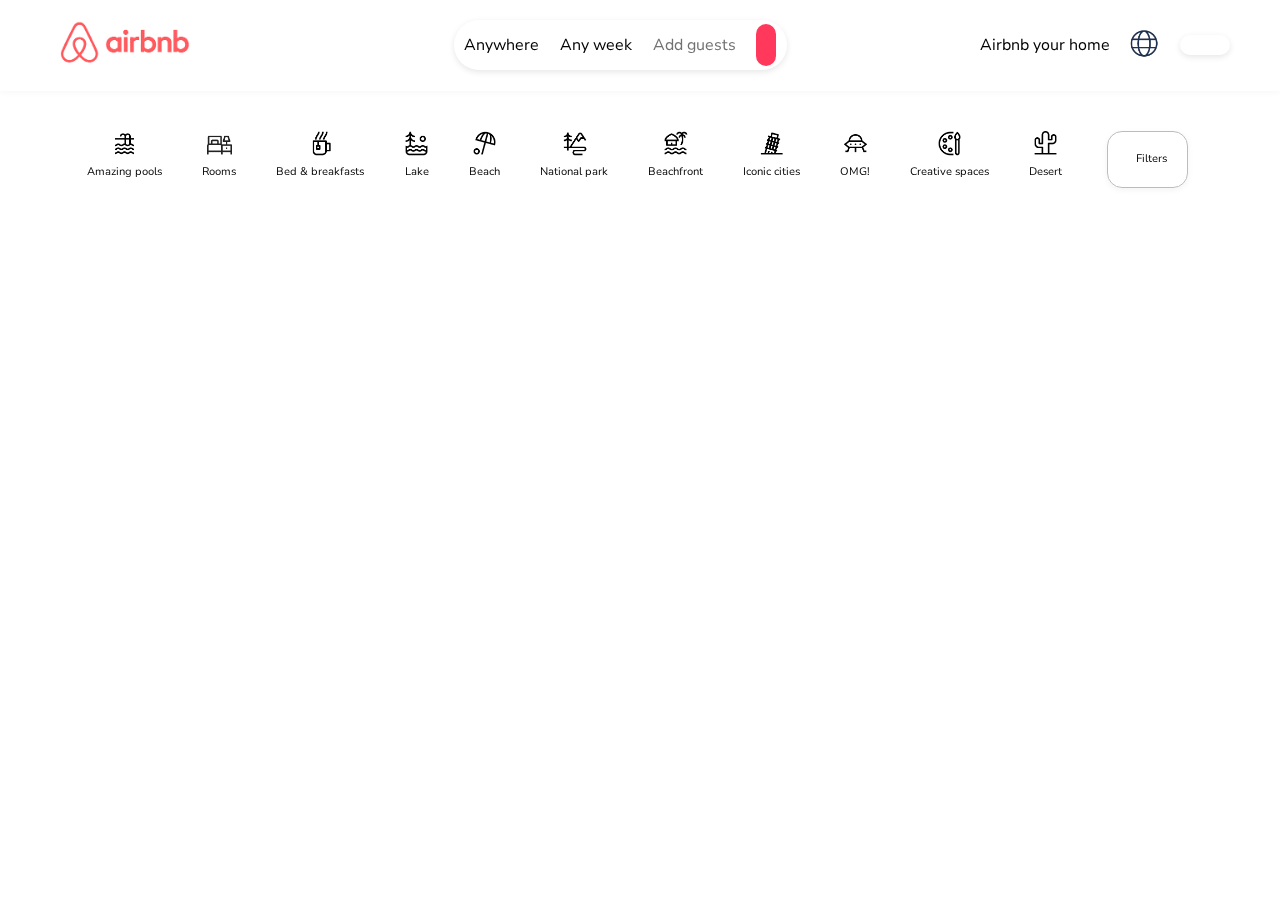
==== index.html @ d4badf8f "AirBnb clone" ====
<!DOCTYPE html>
<html lang="en">
<head>
    <meta charset="UTF-8">
    <meta name="viewport" content="width=device-width, initial-scale=1.0">
    <title>airbnb</title>

    <link rel="stylesheet" href="https://cdnjs.cloudflare.com/ajax/libs/font-awesome/6.4.2/css/all.min.css" integrity="sha512-z3gLpd7yknf1YoNbCzqRKc4qyor8gaKU1qmn+CShxbuBusANI9QpRohGBreCFkKxLhei6S9CQXFEbbKuqLg0DA==" crossorigin="anonymous" referrerpolicy="no-referrer" />

    <link rel="stylesheet" href="style.css">

    <link rel="shortcut icon" href="assets/imgs/icon.png" width="100px">
</head>
<body>
    <header>
        <div class="head-container">
            <div class="logo-img">
                <a href="index.html"><img src="assets/imgs/logo.png" alt="logo" width="150px" hei></a>
            </div>
            <div class="search-bar">
                <div class="continent">Anywhere</div>
                <div class="date">Any week</div>
                <div class="guests">Add guests</div>
                <div class="search-logo"> <i class="fa-solid fa-magnifying-glass" id="search-logo"></i></div>
            </div>
            <div class="side">
                <div class="home">Airbnb your home</div>
                <div class="lang"> <img src="assets/imgs/world.png" alt="" width="50px" height="40px"></div>
                <div class="profile">
                    <div class="bar">
                        <i class="fa-solid fa-bars"></i>
                    </div>
                    <div class="user"> <i class="fa-solid fa-user"></i> </div>
                </div>
            </div>
        </div>


        <div class="categories-container">


            <div class="categories">
                <div id="1" class="all">
                    <img src="assets/imgs/1.jpg" alt="">
                    <p>Amazing pools</p>
                </div>

                <div id="2" class="all">
                    <img src="assets/imgs/2.jpg" alt="">
                    <p>Rooms</p>
                </div>

                <div id="3" class="all">
                    <img src="assets/imgs/3.jpg" alt="">
                    <p>Bed & breakfasts</p>
                </div>

                <div id="4" class="all">
                    <img src="assets/imgs/4.jpg" alt="">
                    <p>Lake</p>
                </div>

                <div id="5" class="all">
                    <img src="assets/imgs/5.jpg" alt="">
                    <p>Beach</p>
                </div>

                <div id="6" class="all">
                    <img src="assets/imgs/6.jpg" alt="">
                    <p>National park</p>
                </div>

                <div id="7" class="all"> 
                    <img src="assets/imgs/7.jpg" alt="">
                    <p>Beachfront</p>
                </div>

                <div id="8" class="all"> 
                    <img src="assets/imgs/8.jpg" alt="">
                    <p>Iconic cities</p>
                </div>

                <div id="9" class="all"> 
                    <img src="assets/imgs/9.jpg" alt="">
                    <p>OMG!</p>
                </div>

                <div id="10" class="all"> 
                    <img src="assets/imgs/10.jpg" alt="">
                    <p>Creative spaces</p>
                </div>

                <div id="11" class="all"> 
                    <img src="assets/imgs/11.jpg" alt="">
                    <p>Desert</p>
                </div>

                <div class="filters">
                    <i class="fa-solid fa-filter"></i>
                    <p>Filters</p>
                </div>
            </div>


        </div>
    </header>
</body>
</html>
---- style.css ----
@import url('https://fonts.googleapis.com/css2?family=Montserrat:wght@500&family=Nunito+Sans:wght@500&display=swap');

*{
    font-family: 'Montserrat', sans-serif;
    font-family: 'Nunito Sans', sans-serif;
}

body{
    margin: 0;
    padding: 0;
    height: auto;
}


header{
    position: fixed;
    width: 100%;
}

.head-container{
    display: flex;
    width: 100%;
    box-shadow: 0 2px 6px rgba(0, 0, 0, 0.03);
}

.logo-img{
    width: 30%;
    margin-left: 50px;
}

.search-bar{
    display: flex;
    justify-content: space-around;
    align-items: center;
    width: 26%;
    margin: 20px;
    border-radius: 25px;
    height: 50px;
    box-shadow: 0 2px 6px rgba(0, 0, 0, 0.1);
}

.guests{
    color: #717171;
}

#search-logo{
    background: #FF385C;
    border-radius: 20px;
    padding: 10px;
    color: white;
}

.side {
    display: flex;
    align-items: center;
    margin-left: auto;
    margin-right: 50px;
    gap: 10px; /* Adjust gap between elements as needed */
}

.profile{
    display: flex;
    justify-content: center;
    align-items: center;
    gap: 20px;
    box-shadow: 0 2px 6px rgba(0, 0, 0, 0.1);
    border-radius: 20px;
    padding: 10px 15px;
    cursor: pointer;
}


/* Second part of header*/


.categories-container{
    margin-top: 40px;
}

.categories{
    display: flex;
    justify-content: center;
    gap: 40px;
    margin: 0 30px;
    line-height: 10px;
}

.categories img{
    width: 25px;
    height: 25px;
}

.categories p {
    font-size: 11px;
}

.all{
    text-align: center;
}

.filters{
    display: flex;
    align-items: center;
    justify-content: end;
    margin: 0 5px;
    gap: 8px;
    padding: 0 20px;
    border-radius: 15px;
    border: 0.01em solid rgb(188, 188, 188);
    box-shadow: 0 2px 6px rgba(0, 0, 0, 0.05);
}
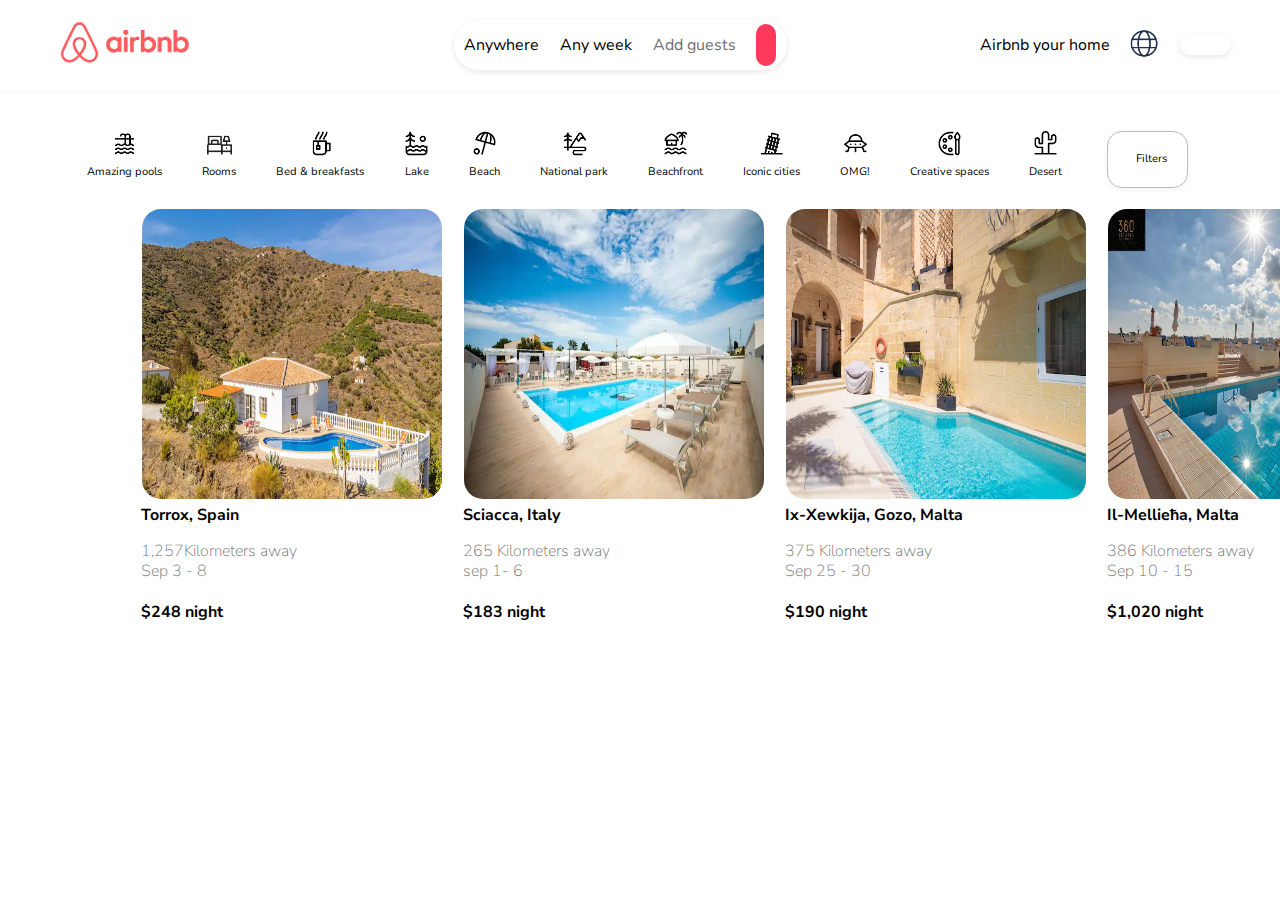
==== commit f9696c66: "housses" ====
--- a/index.html
+++ b/index.html
@@ -12,6 +12,7 @@
     <link rel="shortcut icon" href="assets/imgs/icon.png" width="100px">
 </head>
 <body>
+
     <header>
         <div class="head-container">
             <div class="logo-img">
@@ -104,5 +105,58 @@
 
         </div>
     </header>
+
+
+    <section class="s1">
+        <div class="housse-container">
+            <div class="housse">
+                <img src="assets/imgs/housse 1.webp" alt="">
+                <b>Torrox, Spain</b>
+                <button class="likeBtn"> <i class="fa-regular fa-heart"></i> </button>
+                <p>1,257Kilometers away
+                    <br> Sep 3 - 8
+                </p>
+                <h4>$248 <span>night</span></h4>
+                <i class="fa-solid fa-star"></i>
+            </div>
+
+            <div class="housse">
+                <img src="assets/imgs/housse 2.webp" alt="">
+                <b>Sciacca, Italy</b>
+                <button class="likeBtn"> <i class="fa-regular fa-heart"></i> </button>
+                <p>265 Kilometers away
+                    <br> sep 1- 6
+                </p>
+                <h4>$183 <span>night</span></h4>
+                <i class="fa-solid fa-star"></i>
+            </div>
+
+            <div class="housse">
+                <img src="assets/imgs/housse 3.webp" alt="">
+                <b>Ix-Xewkija, Gozo, Malta</b>
+                <button class="likeBtn"> <i class="fa-regular fa-heart"></i> </button>
+                <p>375 Kilometers away 
+                    <br> Sep 25 - 30
+                </p>
+                <h4>$190 <span>night</span></h4>
+                <i class="fa-solid fa-star"></i>
+            </div>
+
+            <div class="housse">
+                <img src="assets/imgs/housse 4.webp" alt="">
+                <b>Il-Mellieħa, Malta</b>
+                <button class="likeBtn"> <i class="fa-regular fa-heart"></i> </button>
+                <p>386 Kilometers away
+                    <br> Sep 10 - 15
+                </p>
+                <h4>$1,020 <span>night</span></h4>
+                <i class="fa-solid fa-star"></i>
+            </div>
+
+        </div>
+    </section>
+
+
+    <script src="script.js"></script>
 </body>
 </html>--- a/style.css
+++ b/style.css
@@ -13,7 +13,6 @@
 
 
 header{
-    position: fixed;
     width: 100%;
 }
 
@@ -108,4 +107,54 @@
     border-radius: 15px;
     border: 0.01em solid rgb(188, 188, 188);
     box-shadow: 0 2px 6px rgba(0, 0, 0, 0.05);
-}+}
+
+/* Section 1*/
+
+.s1{
+    margin-top: 20px;
+    margin-left: 11%;
+    margin-right: 11%;
+}
+
+
+.housse-container{
+    display: flex;
+    justify-content: space-around;
+    gap: 20px;
+}
+
+
+.housse-container img{
+    width: 300px;
+    height: 290px;
+    border-radius: 20px;
+    border: 1px solid white;
+}
+
+
+.housse .fa-regular{
+
+}
+
+.housse{
+    line-height: 20px;
+}
+
+.housse p{
+    font-weight: 200;
+    color: #717171;
+}
+
+.housse button{
+    background: transparent;
+    border: 0;
+    float: right;
+    margin-right: 6px;
+    cursor: pointer;
+    font-size: 18px;
+}
+
+.red {
+    color: red;
+}
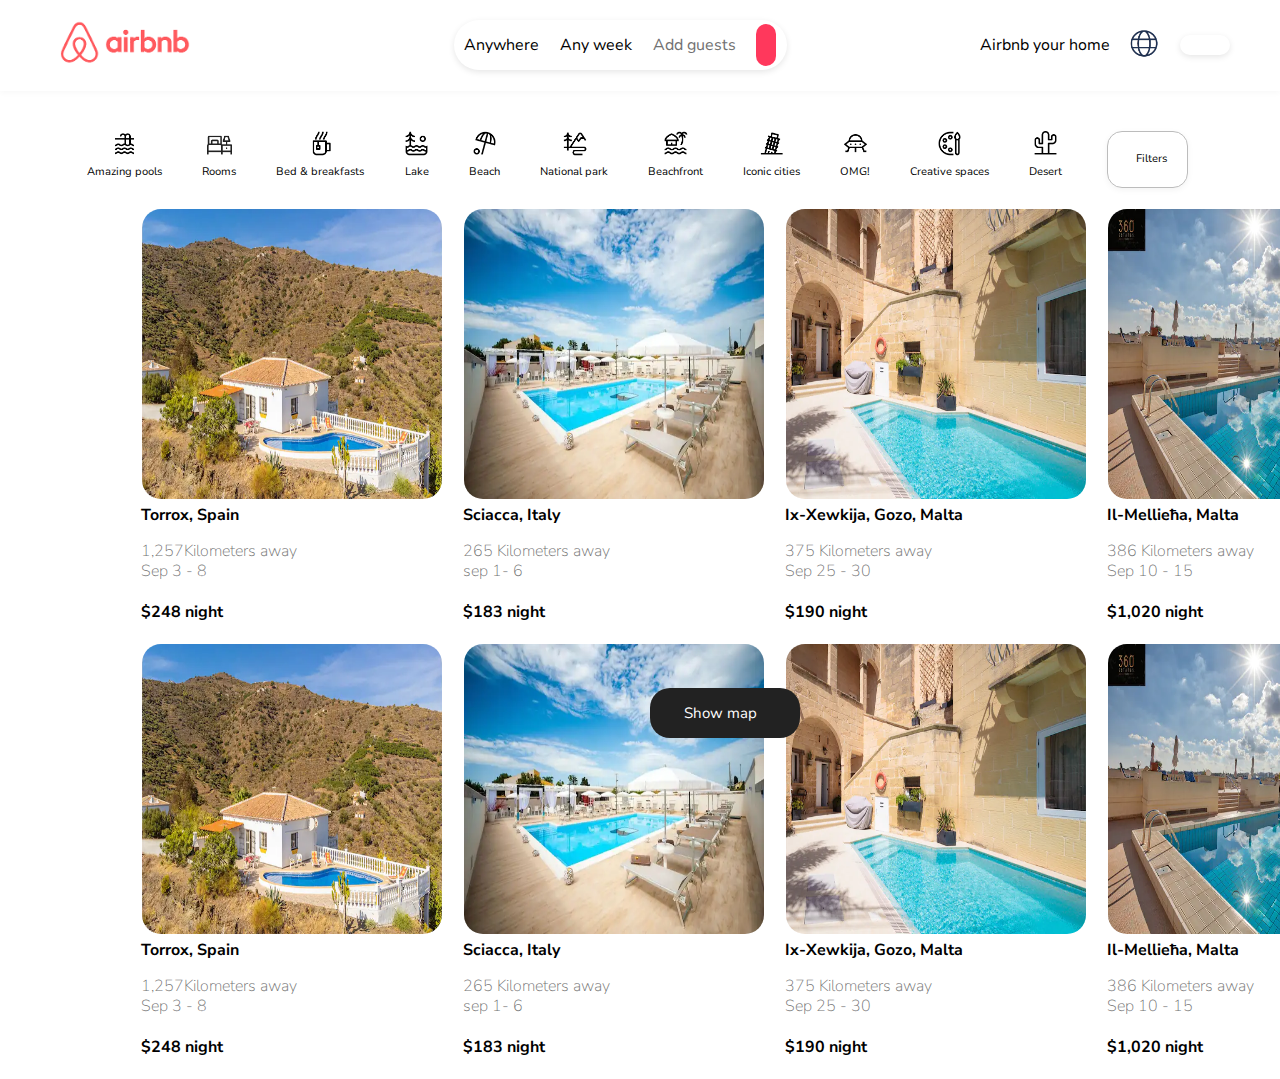
==== commit f7650017: "show map" ====
--- a/index.html
+++ b/index.html
@@ -106,6 +106,11 @@
         </div>
     </header>
 
+    <div class="ShowMap">
+        <p>Show map</p>
+        <i class="fa-solid fa-map"></i>
+    </div>
+
 
     <section class="s1">
         <div class="housse-container">
@@ -117,7 +122,6 @@
                     <br> Sep 3 - 8
                 </p>
                 <h4>$248 <span>night</span></h4>
-                <i class="fa-solid fa-star"></i>
             </div>
 
             <div class="housse">
@@ -128,7 +132,7 @@
                     <br> sep 1- 6
                 </p>
                 <h4>$183 <span>night</span></h4>
-                <i class="fa-solid fa-star"></i>
+
             </div>
 
             <div class="housse">
@@ -139,7 +143,7 @@
                     <br> Sep 25 - 30
                 </p>
                 <h4>$190 <span>night</span></h4>
-                <i class="fa-solid fa-star"></i>
+
             </div>
 
             <div class="housse">
@@ -150,11 +154,57 @@
                     <br> Sep 10 - 15
                 </p>
                 <h4>$1,020 <span>night</span></h4>
-                <i class="fa-solid fa-star"></i>
-            </div>
-
-        </div>
+                
+            </div>
+        </div>
+
+        <div class="housse-container">
+            <div class="housse">
+                <img src="assets/imgs/housse 1.webp" alt="">
+                <b>Torrox, Spain</b>
+                <button class="likeBtn"> <i class="fa-regular fa-heart"></i> </button>
+                <p>1,257Kilometers away
+                    <br> Sep 3 - 8
+                </p>
+                <h4>$248 <span>night</span></h4>
+            </div>
+
+            <div class="housse">
+                <img src="assets/imgs/housse 2.webp" alt="">
+                <b>Sciacca, Italy</b>
+                <button class="likeBtn"> <i class="fa-regular fa-heart"></i> </button>
+                <p>265 Kilometers away
+                    <br> sep 1- 6
+                </p>
+                <h4>$183 <span>night</span></h4>
+
+            </div>
+
+            <div class="housse">
+                <img src="assets/imgs/housse 3.webp" alt="">
+                <b>Ix-Xewkija, Gozo, Malta</b>
+                <button class="likeBtn"> <i class="fa-regular fa-heart"></i> </button>
+                <p>375 Kilometers away 
+                    <br> Sep 25 - 30
+                </p>
+                <h4>$190 <span>night</span></h4>
+
+            </div>
+
+            <div class="housse">
+                <img src="assets/imgs/housse 4.webp" alt="">
+                <b>Il-Mellieħa, Malta</b>
+                <button class="likeBtn"> <i class="fa-regular fa-heart"></i> </button>
+                <p>386 Kilometers away
+                    <br> Sep 10 - 15
+                </p>
+                <h4>$1,020 <span>night</span></h4>
+                
+            </div>
+        </div>
+        
     </section>
+
 
 
     <script src="script.js"></script>
--- a/style.css
+++ b/style.css
@@ -133,9 +133,6 @@
 }
 
 
-.housse .fa-regular{
-
-}
 
 .housse{
     line-height: 20px;
@@ -158,3 +155,24 @@
 .red {
     color: red;
 }
+
+
+/*show map */
+
+
+.ShowMap {
+    position: fixed;
+    width: 150px;
+    display: flex;
+    justify-content: center;
+    align-items: center;
+    gap: 10px;
+    background: #222222;
+    color: white;
+    border-radius: 20px;
+    font-size: 15px;
+    cursor: pointer;
+    margin-top: 500px;
+    margin-left: 650px;
+}
+
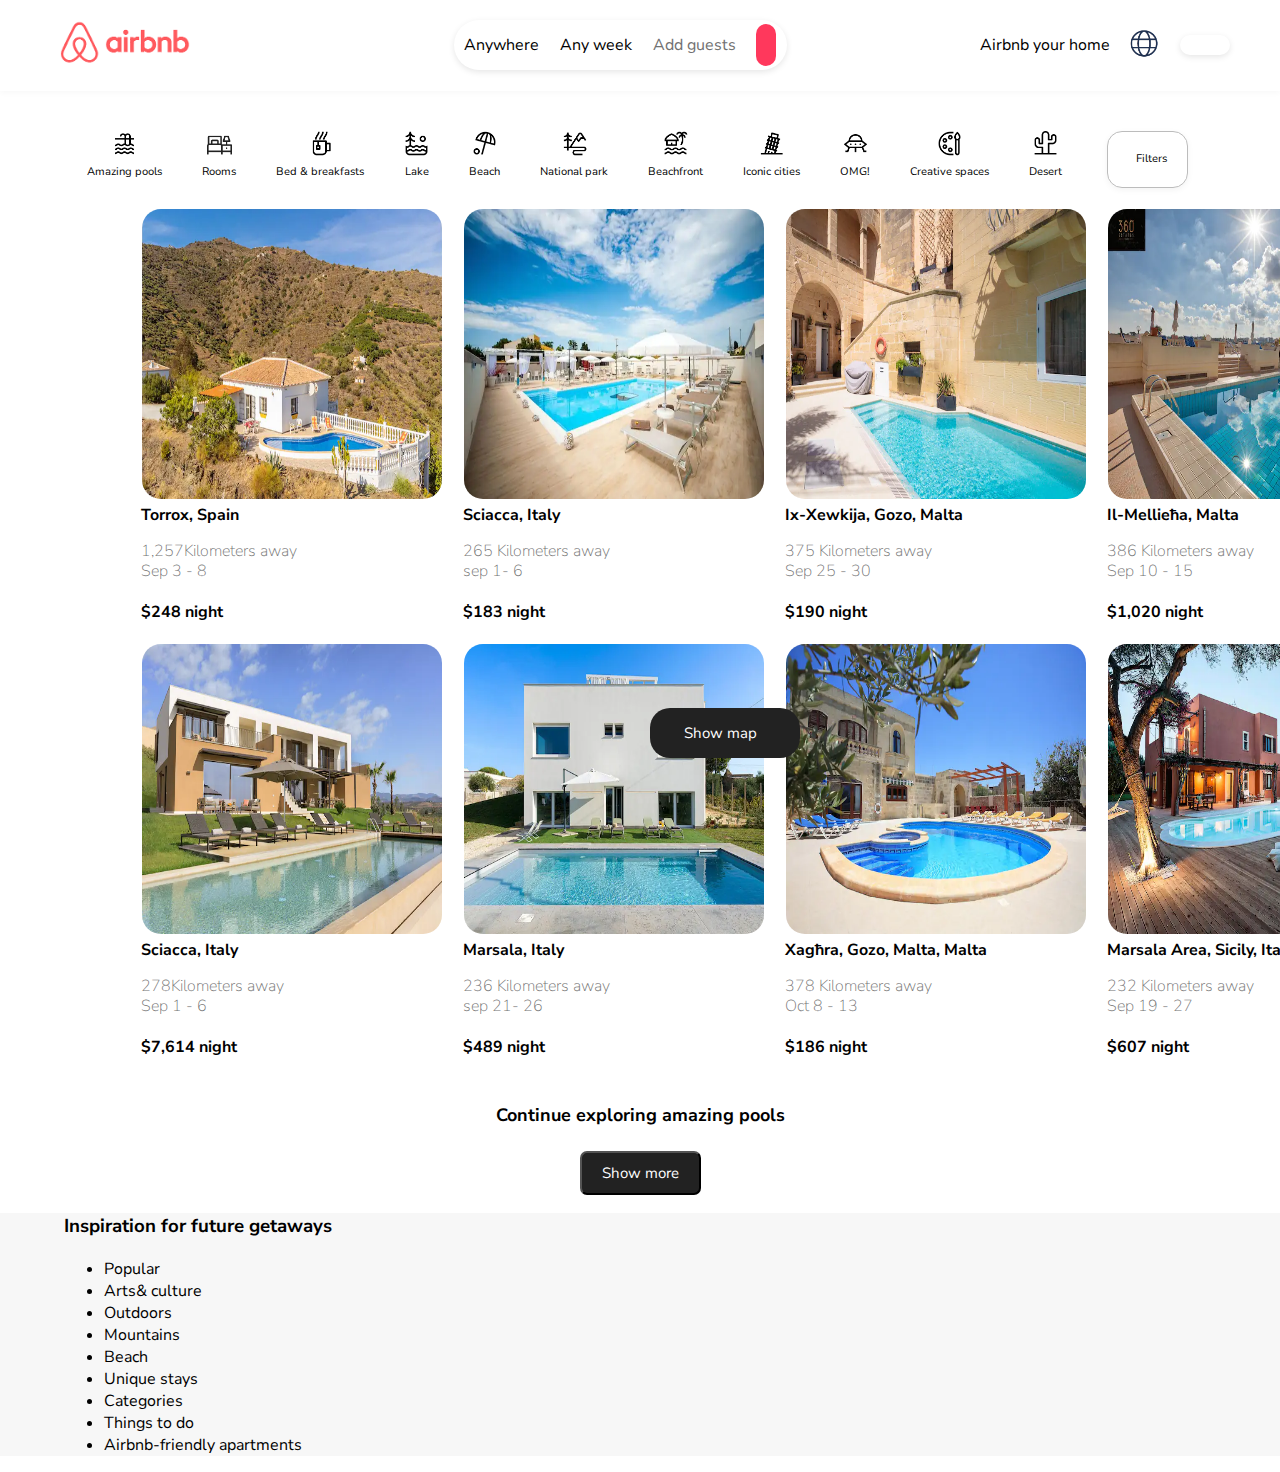
==== commit 7e7c3a88: "footer" ====
--- a/index.html
+++ b/index.html
@@ -160,51 +160,79 @@
 
         <div class="housse-container">
             <div class="housse">
-                <img src="assets/imgs/housse 1.webp" alt="">
-                <b>Torrox, Spain</b>
-                <button class="likeBtn"> <i class="fa-regular fa-heart"></i> </button>
-                <p>1,257Kilometers away
-                    <br> Sep 3 - 8
-                </p>
-                <h4>$248 <span>night</span></h4>
-            </div>
-
-            <div class="housse">
-                <img src="assets/imgs/housse 2.webp" alt="">
+                <img src="assets/imgs/housse 5.webp" alt="">
                 <b>Sciacca, Italy</b>
                 <button class="likeBtn"> <i class="fa-regular fa-heart"></i> </button>
-                <p>265 Kilometers away
-                    <br> sep 1- 6
-                </p>
-                <h4>$183 <span>night</span></h4>
-
-            </div>
-
-            <div class="housse">
-                <img src="assets/imgs/housse 3.webp" alt="">
-                <b>Ix-Xewkija, Gozo, Malta</b>
-                <button class="likeBtn"> <i class="fa-regular fa-heart"></i> </button>
-                <p>375 Kilometers away 
-                    <br> Sep 25 - 30
-                </p>
-                <h4>$190 <span>night</span></h4>
-
-            </div>
-
-            <div class="housse">
-                <img src="assets/imgs/housse 4.webp" alt="">
-                <b>Il-Mellieħa, Malta</b>
-                <button class="likeBtn"> <i class="fa-regular fa-heart"></i> </button>
-                <p>386 Kilometers away
-                    <br> Sep 10 - 15
-                </p>
-                <h4>$1,020 <span>night</span></h4>
+                <p>278Kilometers away
+                    <br> Sep 1 - 6
+                </p>
+                <h4>$7,614 <span>night</span></h4>
+            </div>
+
+            <div class="housse">
+                <img src="assets/imgs/housse 6.webp" alt="">
+                <b>Marsala, Italy</b>
+                <button class="likeBtn"> <i class="fa-regular fa-heart"></i> </button>
+                <p>236 Kilometers away
+                    <br> sep 21- 26
+                </p>
+                <h4>$489 <span>night</span></h4>
+
+            </div>
+
+            <div class="housse">
+                <img src="assets/imgs/housse 7.webp" alt="">
+                <b>Xagħra, Gozo, Malta, Malta</b>
+                <button class="likeBtn"> <i class="fa-regular fa-heart"></i> </button>
+                <p>378 Kilometers away 
+                    <br> Oct 8 - 13
+                </p>
+                <h4>$186 <span>night</span></h4>
+
+            </div>
+
+            <div class="housse">
+                <img src="assets/imgs/housse 8.webp" alt="">
+                <b>Marsala Area, Sicily, Italy</b>
+                <button class="likeBtn"> <i class="fa-regular fa-heart"></i> </button>
+                <p>232 Kilometers away
+                    <br> Sep 19 - 27
+                </p>
+                <h4>$607 <span>night</span></h4>
                 
             </div>
         </div>
         
     </section>
 
+    <section class="s3">
+        <div class="show-more">
+            <h4>Continue exploring amazing pools</h4>
+            <button>Show more</button>
+        </div>
+    </section>
+
+    <footer>
+        <div class="footer-container">
+            <h3>Inspiration for future getaways</h3>
+            <nav>
+                <ul>
+                    <li>Popular</li>
+                    <li>Arts& culture</li>
+                    <li>Outdoors</li>
+                    <li>Mountains</li>
+                    <li>Beach</li>
+                    <li>Unique stays</li>
+                    <li>Categories</li>
+                    <li>Things to do</li>
+                    <li>Airbnb-friendly apartments</li>
+                </ul>
+            </nav>
+            <div class="footer-txt">
+                
+            </div>
+        </div>
+    </footer>
 
 
     <script src="script.js"></script>
--- a/style.css
+++ b/style.css
@@ -172,7 +172,38 @@
     border-radius: 20px;
     font-size: 15px;
     cursor: pointer;
-    margin-top: 500px;
+    margin-top: 520px;
     margin-left: 650px;
 }
 
+/*section 3*/
+
+.s3{
+    margin: 70px 0 30;
+}
+
+.show-more{
+    text-align: center;
+}
+
+.show-more button{
+    background: #222222;
+    color: white;
+    border-radius: 7px;
+    padding: 10px 20px;
+    font-size: 15px;
+}
+
+.show-more h4{
+    font-size: 18px;
+}
+
+/*Footer*/
+
+footer{
+    background: #F7F7F7;
+}
+
+.footer-container{
+    margin-left: 5%;
+}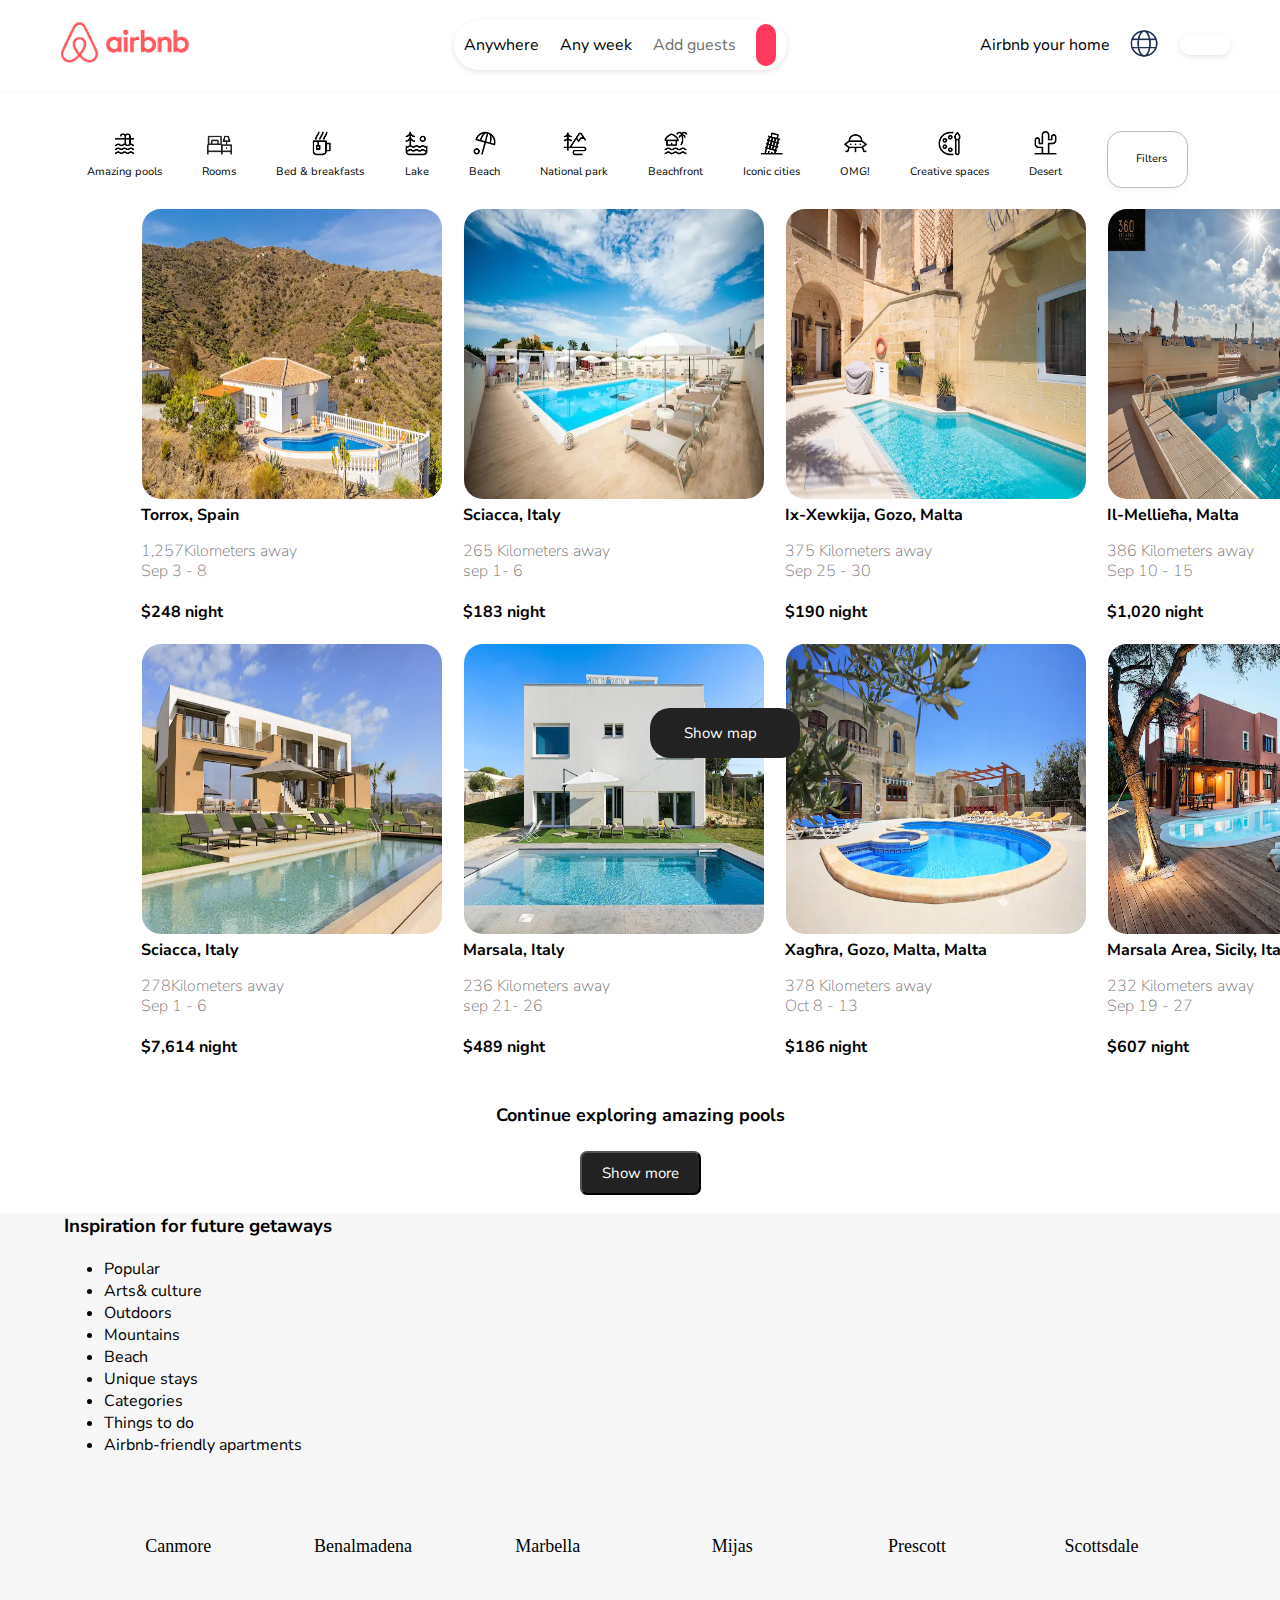
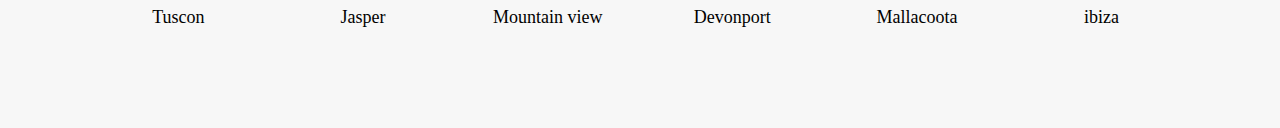
==== commit da111818: "Footer" ====
--- a/index.html
+++ b/index.html
@@ -228,8 +228,8 @@
                     <li>Airbnb-friendly apartments</li>
                 </ul>
             </nav>
-            <div class="footer-txt">
-                
+            <div class="footer-iframe">
+                <iframe src="/iframe1.html" frameborder="0" width="100%" height="250px"></iframe>
             </div>
         </div>
     </footer>
--- a/style.css
+++ b/style.css
@@ -205,5 +205,5 @@
 }
 
 .footer-container{
-    margin-left: 5%;
+    margin: 0 5%;
 }